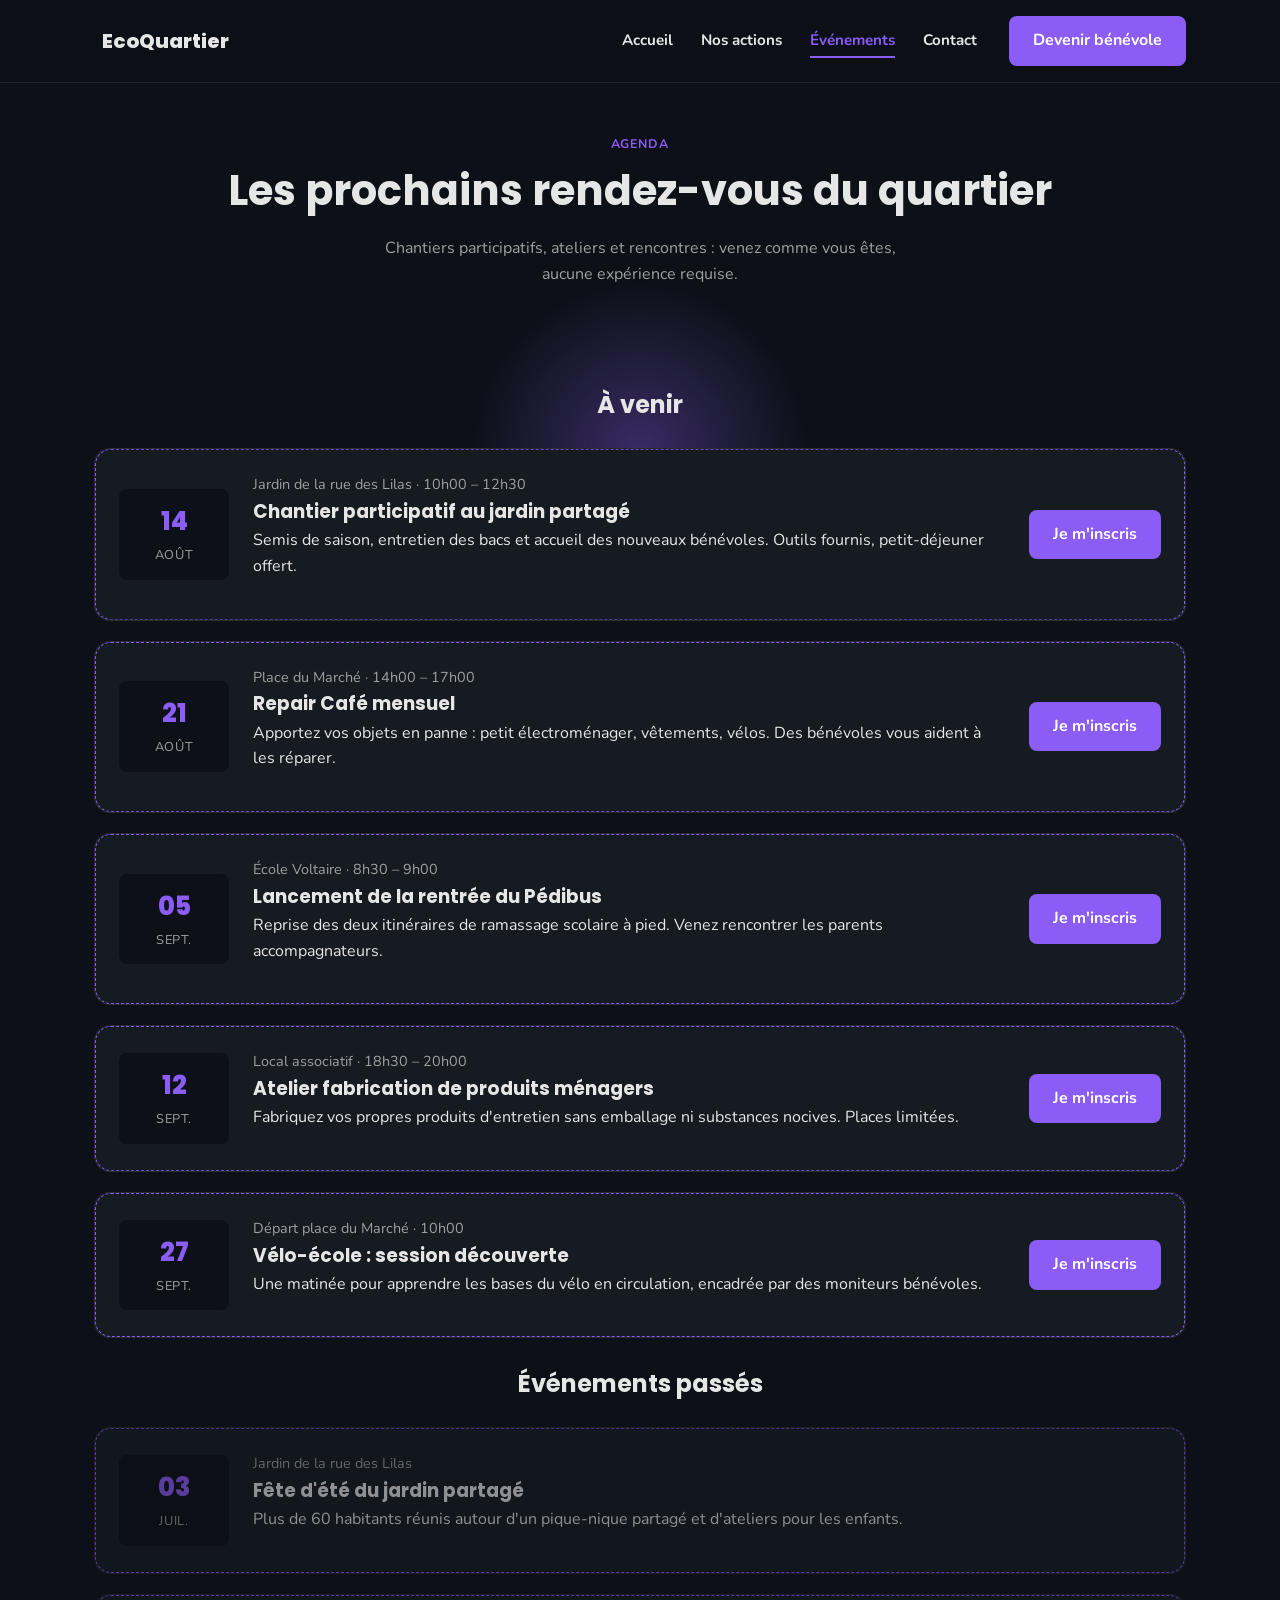
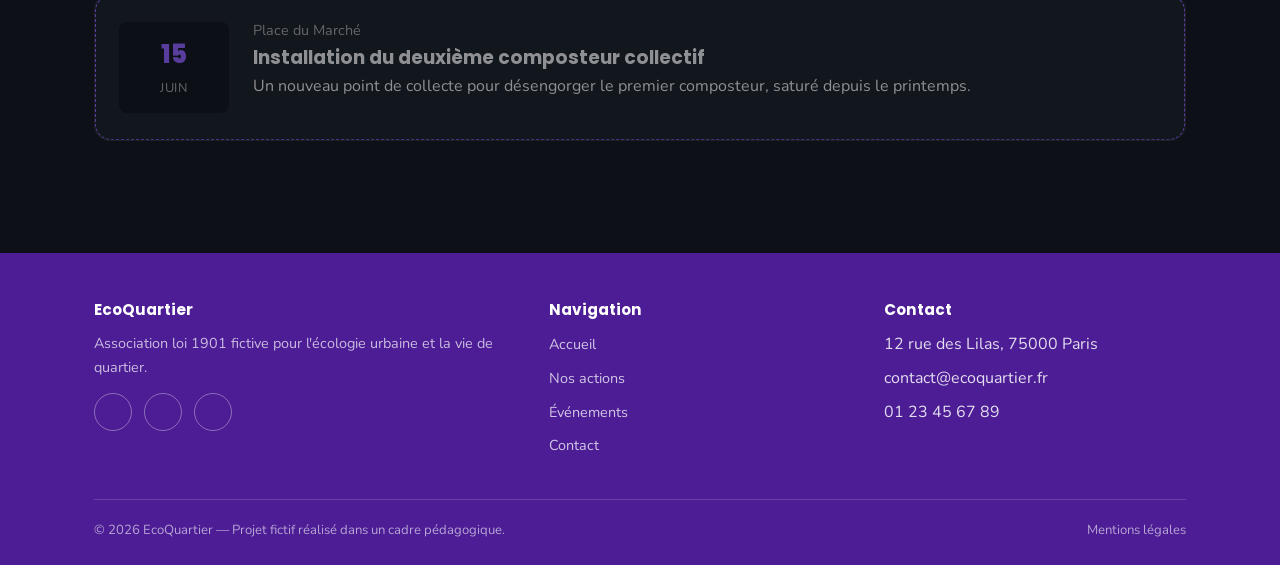
==== about.html @ 091aa60b "Creation de la page a propos" ====
<!DOCTYPE html>
<html lang="fr">
<head>
<meta charset="UTF-8">
<meta name="viewport" content="width=device-width, initial-scale=1.0">
<title>EcoQuartier</title>
<meta name="description" content="Retrouvez tous les événements à venir organisés par EcoQuartier : ateliers, chantiers participatifs et rencontres de quartier.">
<link rel="icon" href="data:image/svg+xml,<svg xmlns=%22http://www.w3.org/2000/svg%22 viewBox=%220 0 100 100%22><text y=%22.9em%22 font-size=%2290%22>🌱</text></svg>">
<link rel="stylesheet" href="style.css">
</head>
<body>

<div id="cursor-glow" aria-hidden="true"></div>

<header class="site-header">
  <nav class="nav">
    <a href="index.html" class="brand"><span class="brand-mark"></span> EcoQuartier</a>
    <button class="nav-toggle" id="navToggle" aria-label="Ouvrir le menu" aria-expanded="false" aria-controls="navMenu">
      <span></span><span></span><span></span>
    </button>
    <div class="nav-menu" id="navMenu">
      <ul class="nav-links">
        <li><a href="index.html">Accueil</a></li>
        <li><a href="projets.html">Nos actions</a></li>
        <li><a href="evenements.html" aria-current="page">Événements</a></li>
        <li><a href="contact.html">Contact</a></li>
      </ul>
      <a href="contact.html" class="btn-primary">Devenir bénévole</a>
    </div>
  </nav>
</header>

<main>

  <section class="page-hero">
    <div class="container reveal">
      <span class="eyebrow">Agenda</span>
      <h1>Les prochains rendez-vous du quartier</h1>
      <p>Chantiers participatifs, ateliers et rencontres : venez comme vous êtes, aucune expérience requise.</p>
    </div>
  </section>

  <section class="events-list">
    <div class="container">
      <h2 class="text-center reveal" style="margin-bottom:1.75rem;">À venir</h2>
      <div class="timeline">

        <article class="event-card">
          <div class="event-date"><span class="day">14</span><span class="month">Août</span></div>
          <div>
            <p class="event-meta"> Jardin de la rue des Lilas · 10h00 – 12h30</p>
            <h3>Chantier participatif au jardin partagé</h3>
            <p>Semis de saison, entretien des bacs et accueil des nouveaux bénévoles. Outils fournis, petit-déjeuner offert.</p>
          </div>
          <a href="contact.html" class="btn-primary">Je m'inscris</a>
        </article>

        <article class="event-card">
          <div class="event-date"><span class="day">21</span><span class="month">Août</span></div>
          <div>
            <p class="event-meta"> Place du Marché · 14h00 – 17h00</p>
            <h3>Repair Café mensuel</h3>
            <p>Apportez vos objets en panne : petit électroménager, vêtements, vélos. Des bénévoles vous aident à les réparer.</p>
          </div>
          <a href="contact.html" class="btn-primary">Je m'inscris</a>
        </article>

        <article class="event-card">
          <div class="event-date"><span class="day">05</span><span class="month">Sept.</span></div>
          <div>
            <p class="event-meta"> École Voltaire · 8h30 – 9h00</p>
            <h3>Lancement de la rentrée du Pédibus</h3>
            <p>Reprise des deux itinéraires de ramassage scolaire à pied. Venez rencontrer les parents accompagnateurs.</p>
          </div>
          <a href="contact.html" class="btn-primary">Je m'inscris</a>
        </article>

        <article class="event-card">
          <div class="event-date"><span class="day">12</span><span class="month">Sept.</span></div>
          <div>
            <p class="event-meta"> Local associatif · 18h30 – 20h00</p>
            <h3>Atelier fabrication de produits ménagers</h3>
            <p>Fabriquez vos propres produits d'entretien sans emballage ni substances nocives. Places limitées.</p>
          </div>
          <a href="contact.html" class="btn-primary">Je m'inscris</a>
        </article>

        <article class="event-card">
          <div class="event-date"><span class="day">27</span><span class="month">Sept.</span></div>
          <div>
            <p class="event-meta"> Départ place du Marché · 10h00</p>
            <h3>Vélo-école : session découverte</h3>
            <p>Une matinée pour apprendre les bases du vélo en circulation, encadrée par des moniteurs bénévoles.</p>
          </div>
          <a href="contact.html" class="btn-primary">Je m'inscris</a>
        </article>

      </div>

      <h2 class="text-center mt-2 reveal" style="margin-bottom:1.75rem;">Événements passés</h2>
      <div class="timeline">
        <article class="event-card event-past">
          <div class="event-date"><span class="day">03</span><span class="month">Juil.</span></div>
          <div>
            <p class="event-meta"> Jardin de la rue des Lilas</p>
            <h3>Fête d'été du jardin partagé</h3>
            <p>Plus de 60 habitants réunis autour d'un pique-nique partagé et d'ateliers pour les enfants.</p>
          </div>
        </article>
        <article class="event-card event-past">
          <div class="event-date"><span class="day">15</span><span class="month">Juin</span></div>
          <div>
            <p class="event-meta"> Place du Marché</p>
            <h3>Installation du deuxième composteur collectif</h3>
            <p>Un nouveau point de collecte pour désengorger le premier composteur, saturé depuis le printemps.</p>
          </div>
        </article>
      </div>

    </div>
  </section>

</main>

<footer class="site-footer">
  <div class="container">
    <div class="footer-grid">
      <div>
        <h4> EcoQuartier</h4>
        <p>Association loi 1901 fictive pour l'écologie urbaine et la vie de quartier.</p>
        <div class="social-links">
          <a href="#" aria-label="Facebook"></a>
          <a href="#" aria-label="Instagram"></a>
          <a href="#" aria-label="X / Twitter"></a>
        </div>
      </div>
      <div>
        <h4>Navigation</h4>
        <ul class="footer-links">
          <li><a href="index.html">Accueil</a></li>
          <li><a href="projets.html">Nos actions</a></li>
          <li><a href="evenements.html">Événements</a></li>
          <li><a href="contact.html">Contact</a></li>
        </ul>
      </div>
      <div>
        <h4>Contact</h4>
        <ul class="footer-links">
          <li>12 rue des Lilas, 75000 Paris</li>
          <li>contact@ecoquartier.fr</li>
          <li>01 23 45 67 89</li>
        </ul>
      </div>
    </div>
    <div class="footer-bottom">
      <span>© 2026 EcoQuartier — Projet fictif réalisé dans un cadre pédagogique.</span>
      <a href="#">Mentions légales</a>
    </div>
  </div>
</footer>

<script src="script.js"></script>
</body>
</html>
---- style.css ----
/* =========================================================
   EcoQuartier — Feuille de style commune
   Palette : vert nature, beige, anthracite, terracotta (erreurs)
   ========================================================= */

@import url('https://fonts.googleapis.com/css2?family=Poppins:wght@600;700;800&family=Nunito:wght@400;600;700&display=swap');

:root {
  /* Couleurs — thème sombre / accent violet */
  --color-primary: #8b5cf6;
  --color-primary-light: #a78bfa;
  --color-primary-dark: #4c1d95;
  --color-primary-soft: rgba(139, 92, 246, 0.35);
  --color-bg: #0d1117;
  --color-bg-alt: #161b22;
  --color-text: #e6e6e6;
  --color-text-muted: #a0a0a0;
  --color-error: #ff6b57;
  --color-border: rgba(255, 255, 255, 0.08);
  --color-disabled: #3a3f47;

  /* Typographie */
  --font-heading: 'Poppins', system-ui, sans-serif;
  --font-body: 'Nunito', system-ui, -apple-system, sans-serif;

  /* Rythme */
  --radius: 8px;
  --radius-lg: 16px;
  --shadow-sm: 0 1px 3px rgba(0, 0, 0, 0.4);
  --shadow-md: 0 12px 32px rgba(0, 0, 0, 0.55), 0 0 0 1px rgba(139, 92, 246, 0.15);
  --container: 1140px;
}

/* ---------- Reset ---------- */
*, *::before, *::after { box-sizing: border-box; }
html { scroll-behavior: smooth; }
body {
  margin: 0;
  font-family: var(--font-body);
  color: var(--color-text);
  background: var(--color-bg);
  line-height: 1.6;
  -webkit-font-smoothing: antialiased;
  overflow-x: hidden;
}
img { max-width: 100%; display: block; }
ul { list-style: none; margin: 0; padding: 0; }
a { color: inherit; text-decoration: none; }
h1, h2, h3, h4 {
  font-family: var(--font-heading);
  line-height: 1.2;
  margin: 0 0 0.5em;
  color: var(--color-text);
}
p { margin: 0 0 1em; }

/* ---------- Orbe qui suit le curseur ---------- */
#cursor-glow {
  position: fixed;
  top: 0;
  left: 0;
  width: 340px;
  height: 340px;
  border-radius: 50%;
  background: radial-gradient(circle, var(--color-primary-soft), transparent 70%);
  pointer-events: none;
  transform: translate(-50%, -50%);
  z-index: 1;
}
@media (hover: none) {
  #cursor-glow { display: none; }
}

/* ---------- Empilement au-dessus de l'orbe ---------- */
main, .site-footer, section {
  position: relative;
  z-index: 2;
}

/* ---------- Apparition au scroll ---------- */
.reveal {
  opacity: 0;
  transform: translateY(32px);
  transition: opacity 0.8s ease, transform 0.8s ease;
}
.reveal.is-visible {
  opacity: 1;
  transform: translateY(0);
}

@media (prefers-reduced-motion: reduce) {
  #cursor-glow { display: none; }
  .reveal {
    opacity: 1;
    transform: none;
    transition: none;
  }
  .card::before { transition: none; }
}

:focus-visible {
  outline: 3px solid var(--color-primary-light);
  outline-offset: 2px;
}

.container {
  width: 100%;
  max-width: var(--container);
  margin: 0 auto;
  padding: 0 1.5rem;
}

section { padding: 4rem 0; }

.eyebrow {
  display: inline-block;
  font-weight: 700;
  letter-spacing: 0.08em;
  text-transform: uppercase;
  font-size: 0.78rem;
  color: var(--color-primary);
  margin-bottom: 0.75rem;
}

.section-head {
  max-width: 640px;
  margin: 0 auto 2.5rem;
  text-align: center;
}
.section-head h2 { font-size: clamp(1.6rem, 2.5vw, 2.2rem); }
.section-head p { color: var(--color-text-muted); margin: 0; }

/* ---------- Boutons ---------- */
.btn-primary {
  display: inline-flex;
  align-items: center;
  justify-content: center;
  gap: 0.5rem;
  background-color: var(--color-primary);
  color: #ffffff;
  border: none;
  border-radius: var(--radius);
  padding: 0.75rem 1.5rem;
  font-family: var(--font-body);
  font-weight: 700;
  font-size: 1rem;
  cursor: pointer;
  transition: background-color 0.2s ease, transform 0.15s ease, box-shadow 0.2s ease;
}
.btn-primary:hover {
  background-color: var(--color-primary-light);
  transform: translateY(-2px);
  box-shadow: var(--shadow-sm);
}
.btn-primary:active { transform: translateY(0); }
.btn-primary:disabled,
.btn-primary[disabled] {
  background-color: var(--color-disabled);
  cursor: not-allowed;
  transform: none;
  box-shadow: none;
}
.btn-primary.btn-success { background-color: var(--color-primary-dark); }

.btn-outline {
  display: inline-flex;
  align-items: center;
  justify-content: center;
  gap: 0.5rem;
  background-color: transparent;
  color: var(--color-primary);
  border: 2px solid var(--color-primary);
  border-radius: var(--radius);
  padding: 0.65rem 1.4rem;
  font-family: var(--font-body);
  font-weight: 700;
  font-size: 0.95rem;
  cursor: pointer;
  transition: all 0.2s ease;
}
.btn-outline:hover { background-color: var(--color-primary); color: #ffffff; }
.btn-outline:active { transform: translateY(1px); }
.btn-outline:disabled,
.btn-outline[disabled] {
  color: var(--color-disabled);
  border-color: var(--color-disabled);
  cursor: not-allowed;
}
.btn-outline.is-active { background-color: var(--color-primary); color: #ffffff; }

.btn-block { width: 100%; }

/* ---------- Header / Navigation ---------- */
.site-header {
  position: sticky;
  top: 0;
  z-index: 100;
  background: rgba(13, 17, 23, 0.75);
  backdrop-filter: blur(6px);
  border-bottom: 1px solid var(--color-border);
}
.nav {
  display: flex;
  align-items: center;
  justify-content: space-between;
  padding: 1rem 1.5rem;
  max-width: var(--container);
  margin: 0 auto;
}
.brand {
  display: flex;
  align-items: center;
  gap: 0.5rem;
  font-family: var(--font-heading);
  font-weight: 800;
  font-size: 1.25rem;
  color: var(--color-text);
}
.brand-mark { font-size: 1.4rem; }

.nav-toggle {
  display: none;
  flex-direction: column;
  justify-content: center;
  gap: 5px;
  width: 40px;
  height: 40px;
  background: transparent;
  border: none;
  cursor: pointer;
  padding: 0;
}
.nav-toggle span {
  display: block;
  height: 2px;
  width: 100%;
  background: var(--color-text);
  border-radius: 2px;
  transition: transform 0.25s ease, opacity 0.25s ease;
}
.nav-toggle[aria-expanded="true"] span:nth-child(1) { transform: translateY(7px) rotate(45deg); }
.nav-toggle[aria-expanded="true"] span:nth-child(2) { opacity: 0; }
.nav-toggle[aria-expanded="true"] span:nth-child(3) { transform: translateY(-7px) rotate(-45deg); }

.nav-menu {
  display: flex;
  align-items: center;
  gap: 2rem;
}
.nav-links {
  display: flex;
  gap: 1.75rem;
}
.nav-links a {
  font-weight: 700;
  font-size: 0.95rem;
  color: var(--color-text);
  padding: 0.35rem 0;
  border-bottom: 2px solid transparent;
  transition: color 0.2s ease, border-color 0.2s ease;
}
.nav-links a:hover,
.nav-links a[aria-current="page"] {
  color: var(--color-primary);
  border-color: var(--color-primary);
}

/* ---------- Hero ---------- */
.hero {
  padding: 4.5rem 0 3.5rem;
}
.hero .container {
  display: grid;
  grid-template-columns: 1.1fr 0.9fr;
  gap: 3rem;
  align-items: center;
}
.hero h1 {
  font-size: clamp(2.2rem, 4vw, 3.2rem);
}
.hero p.lead {
  font-size: 1.1rem;
  color: var(--color-text-muted);
  max-width: 46ch;
}
.hero-actions {
  display: flex;
  gap: 1rem;
  flex-wrap: wrap;
  margin-top: 1.75rem;
}
.hero-art {
  aspect-ratio: 4 / 3;
  border-radius: var(--radius-lg);
  background: linear-gradient(135deg, var(--color-primary-light), var(--color-primary) 65%);
  position: relative;
  overflow: hidden;
  box-shadow: var(--shadow-md);
  display: flex;
  align-items: center;
  justify-content: center;
  font-size: 5rem;
}
.hero-art::after {
  content: "";
  position: absolute;
  inset: 0;
  background: radial-gradient(circle at 30% 20%, rgba(255,255,255,0.35), transparent 55%);
}

/* ---------- Cartes mission / actions ---------- */
.grid {
  display: grid;
  gap: 1.75rem;
}
.grid-3 { grid-template-columns: repeat(3, 1fr); }
.grid-4 { grid-template-columns: repeat(4, 1fr); }
.grid-2 { grid-template-columns: repeat(2, 1fr); }

.card,
.event-card,
.form-card {
  position: relative;
  background: var(--color-bg-alt);
  border: 1px solid var(--color-border);
  border-radius: var(--radius-lg);
  padding: 1.75rem;
  transition: transform 0.2s ease, box-shadow 0.2s ease;
}
.card:hover { transform: translateY(-4px); box-shadow: var(--shadow-md); }

/* Bordure pointillée qui se dessine à l'apparition */
.card::before,
.event-card::before,
.form-card::before {
  content: "";
  position: absolute;
  inset: 0;
  border-radius: var(--radius-lg);
  border: 1.5px dashed var(--color-primary);
  opacity: 0;
  clip-path: inset(0 100% 0 0);
  transition: clip-path 1s ease, opacity 0.3s ease;
  pointer-events: none;
}
.card.is-visible::before,
.event-card.is-visible::before,
.form-card.is-visible::before {
  opacity: 1;
  clip-path: inset(0 0 0 0);
}
.card-icon {
  width: 52px;
  height: 52px;
  border-radius: 12px;
  background: var(--color-bg);
  display: flex;
  align-items: center;
  justify-content: center;
  font-size: 1.6rem;
  margin-bottom: 1rem;
}
.card h3 { font-size: 1.1rem; margin-bottom: 0.4rem; }
.card p { color: var(--color-text-muted); font-size: 0.95rem; margin-bottom: 1rem; }
.card-tag {
  display: inline-block;
  font-size: 0.72rem;
  font-weight: 700;
  text-transform: uppercase;
  letter-spacing: 0.05em;
  color: var(--color-primary-light);
  background: rgba(139, 92, 246, 0.15);
  padding: 0.25rem 0.6rem;
  border-radius: 999px;
  margin-bottom: 0.75rem;
}

/* ---------- Chiffres clés ---------- */
.stats {
  background: var(--color-primary-dark);
  color: #ffffff;
  border-radius: var(--radius-lg);
}
.stats .grid-4 { text-align: center; }
.stat-number {
  font-family: var(--font-heading);
  font-size: clamp(2rem, 3.5vw, 2.8rem);
  font-weight: 800;
  display: block;
}
.stat-label {
  font-size: 0.9rem;
  opacity: 0.85;
}

/* ---------- Bandeau CTA ---------- */
.cta-banner {
  background: var(--color-bg-alt);
  border: 1px dashed var(--color-primary);
  border-radius: var(--radius-lg);
  padding: 2.5rem;
  text-align: center;
}
.cta-banner h2 { margin-bottom: 0.5rem; }
.cta-banner p { color: var(--color-text-muted); margin-bottom: 1.5rem; }

/* ---------- Filtres (page projets) ---------- */
.filters {
  display: flex;
  gap: 0.75rem;
  flex-wrap: wrap;
  justify-content: center;
  margin-bottom: 2.5rem;
}
.project-card.is-hidden { display: none; }

/* ---------- Agenda (page evenements) ---------- */
.timeline { display: flex; flex-direction: column; gap: 1.25rem; }
.event-card {
  display: grid;
  grid-template-columns: 110px 1fr auto;
  gap: 1.5rem;
  align-items: center;
  background: var(--color-bg-alt);
  border: 1px solid var(--color-border);
  border-radius: var(--radius-lg);
  padding: 1.5rem;
}
.event-date {
  text-align: center;
  background: var(--color-bg);
  border-radius: var(--radius);
  padding: 0.75rem 0.5rem;
}
.event-date .day { font-family: var(--font-heading); font-size: 1.6rem; font-weight: 800; color: var(--color-primary); display: block; }
.event-date .month { font-size: 0.8rem; text-transform: uppercase; letter-spacing: 0.05em; color: var(--color-text-muted); }
.event-meta { color: var(--color-text-muted); font-size: 0.9rem; margin-bottom: 0.3rem; }
.event-card h3 { margin-bottom: 0.3rem; }
.event-past { opacity: 0.6; }
.event-past .btn-outline { display: none; }

/* ---------- Formulaire ---------- */
.form-layout {
  display: grid;
  grid-template-columns: 1.3fr 0.9fr;
  gap: 2.5rem;
  align-items: start;
}
.form-card {
  background: var(--color-bg-alt);
  border: 1px solid var(--color-border);
  border-radius: var(--radius-lg);
  padding: 2rem;
}
.form-group { margin-bottom: 1.25rem; }
.form-group label {
  display: block;
  font-weight: 700;
  font-size: 0.9rem;
  margin-bottom: 0.4rem;
}
.form-group .required { color: var(--color-error); }
.form-group input,
.form-group select,
.form-group textarea {
  width: 100%;
  font-family: var(--font-body);
  font-size: 1rem;
  padding: 0.65rem 0.85rem;
  border: 1px solid var(--color-border);
  border-radius: var(--radius);
  background: var(--color-bg);
  color: var(--color-text);
  transition: border-color 0.2s ease, box-shadow 0.2s ease;
}
.form-group input:focus,
.form-group select:focus,
.form-group textarea:focus {
  outline: none;
  border-color: var(--color-primary);
  box-shadow: 0 0 0 3px rgba(139, 92, 246, 0.25);
}
.form-group input:invalid:not(:placeholder-shown),
.form-group textarea:invalid:not(:placeholder-shown) {
  border-color: var(--color-error);
}
.field-error {
  display: none;
  color: var(--color-error);
  font-size: 0.82rem;
  margin-top: 0.35rem;
}
.form-group.has-error .field-error { display: block; }
.form-group.has-error input,
.form-group.has-error textarea,
.form-group.has-error select { border-color: var(--color-error); }

.checkbox-row {
  display: flex;
  align-items: flex-start;
  gap: 0.6rem;
  font-size: 0.9rem;
  color: var(--color-text-muted);
}
.checkbox-row input { width: auto; margin-top: 0.2rem; }

.form-status {
  display: none;
  margin-top: 1rem;
  padding: 0.85rem 1rem;
  border-radius: var(--radius);
  background: rgba(139, 92, 246, 0.15);
  color: var(--color-primary-light);
  font-weight: 700;
}
.form-status.is-visible { display: block; }

.contact-info .card { margin-bottom: 1.25rem; }
.contact-info h3 { font-size: 1rem; }

/* ---------- Footer ---------- */
.site-footer {
  background: var(--color-primary-dark);
  color: rgba(255,255,255,0.85);
  padding: 3rem 0 1.5rem;
  margin-top: 3rem;
}
.footer-grid {
  display: grid;
  grid-template-columns: 1.4fr 1fr 1fr;
  gap: 2rem;
  margin-bottom: 2rem;
}
.footer-grid h4 {
  color: #ffffff;
  font-size: 0.95rem;
  margin-bottom: 0.85rem;
}
.footer-grid p { color: rgba(255,255,255,0.7); font-size: 0.9rem; }
.footer-links li { margin-bottom: 0.5rem; }
.footer-links a { color: rgba(255,255,255,0.75); font-size: 0.9rem; transition: color 0.2s ease; }
.footer-links a:hover { color: #ffffff; }
.social-links { display: flex; gap: 0.75rem; }
.social-links a {
  width: 38px;
  height: 38px;
  border-radius: 50%;
  border: 1px solid rgba(255,255,255,0.35);
  display: flex;
  align-items: center;
  justify-content: center;
  transition: background 0.2s ease, border-color 0.2s ease;
}
.social-links a:hover { background: rgba(255,255,255,0.15); border-color: #ffffff; }
.footer-bottom {
  border-top: 1px solid rgba(255,255,255,0.15);
  padding-top: 1.25rem;
  display: flex;
  justify-content: space-between;
  flex-wrap: wrap;
  gap: 0.75rem;
  font-size: 0.82rem;
  color: rgba(255,255,255,0.6);
}
.footer-bottom a:hover { color: #ffffff; }

/* ---------- Page hero (pages secondaires) ---------- */
.page-hero {
  padding: 3rem 0 2.5rem;
  text-align: center;
}
.page-hero h1 { font-size: clamp(1.9rem, 3.5vw, 2.6rem); }
.page-hero p { color: var(--color-text-muted); max-width: 560px; margin: 0 auto; }

/* ---------- Utilitaires ---------- */
.text-center { text-align: center; }
.mt-2 { margin-top: 2rem; }

/* ---------- Responsive ---------- */
@media (max-width: 900px) {
  .hero .container { grid-template-columns: 1fr; }
  .hero-art { order: -1; aspect-ratio: 16 / 9; }
  .grid-4 { grid-template-columns: repeat(2, 1fr); }
  .grid-3 { grid-template-columns: repeat(2, 1fr); }
  .form-layout { grid-template-columns: 1fr; }
  .footer-grid { grid-template-columns: 1fr 1fr; }
}

@media (max-width: 720px) {
  .nav-toggle { display: flex; }
  .nav-menu {
    position: absolute;
    top: 100%;
    left: 0;
    right: 0;
    background: var(--color-bg);
    border-bottom: 1px solid var(--color-border);
    flex-direction: column;
    align-items: stretch;
    padding: 1rem 1.5rem 1.5rem;
    gap: 1rem;
    transform: translateY(-8px);
    opacity: 0;
    pointer-events: none;
    transition: opacity 0.2s ease, transform 0.2s ease;
  }
  .nav-menu.is-open {
    transform: translateY(0);
    opacity: 1;
    pointer-events: auto;
  }
  .nav-links { flex-direction: column; gap: 0.25rem; }
  .nav-links a { display: block; padding: 0.6rem 0; }
  .nav-menu .btn-primary { width: 100%; }
  .event-card { grid-template-columns: 1fr; text-align: left; }
  .event-card .btn-outline, .event-card .btn-primary { width: 100%; }
}

@media (max-width: 560px) {
  .grid-4, .grid-3, .grid-2 { grid-template-columns: 1fr; }
  .footer-grid { grid-template-columns: 1fr; }
  section { padding: 2.75rem 0; }
}
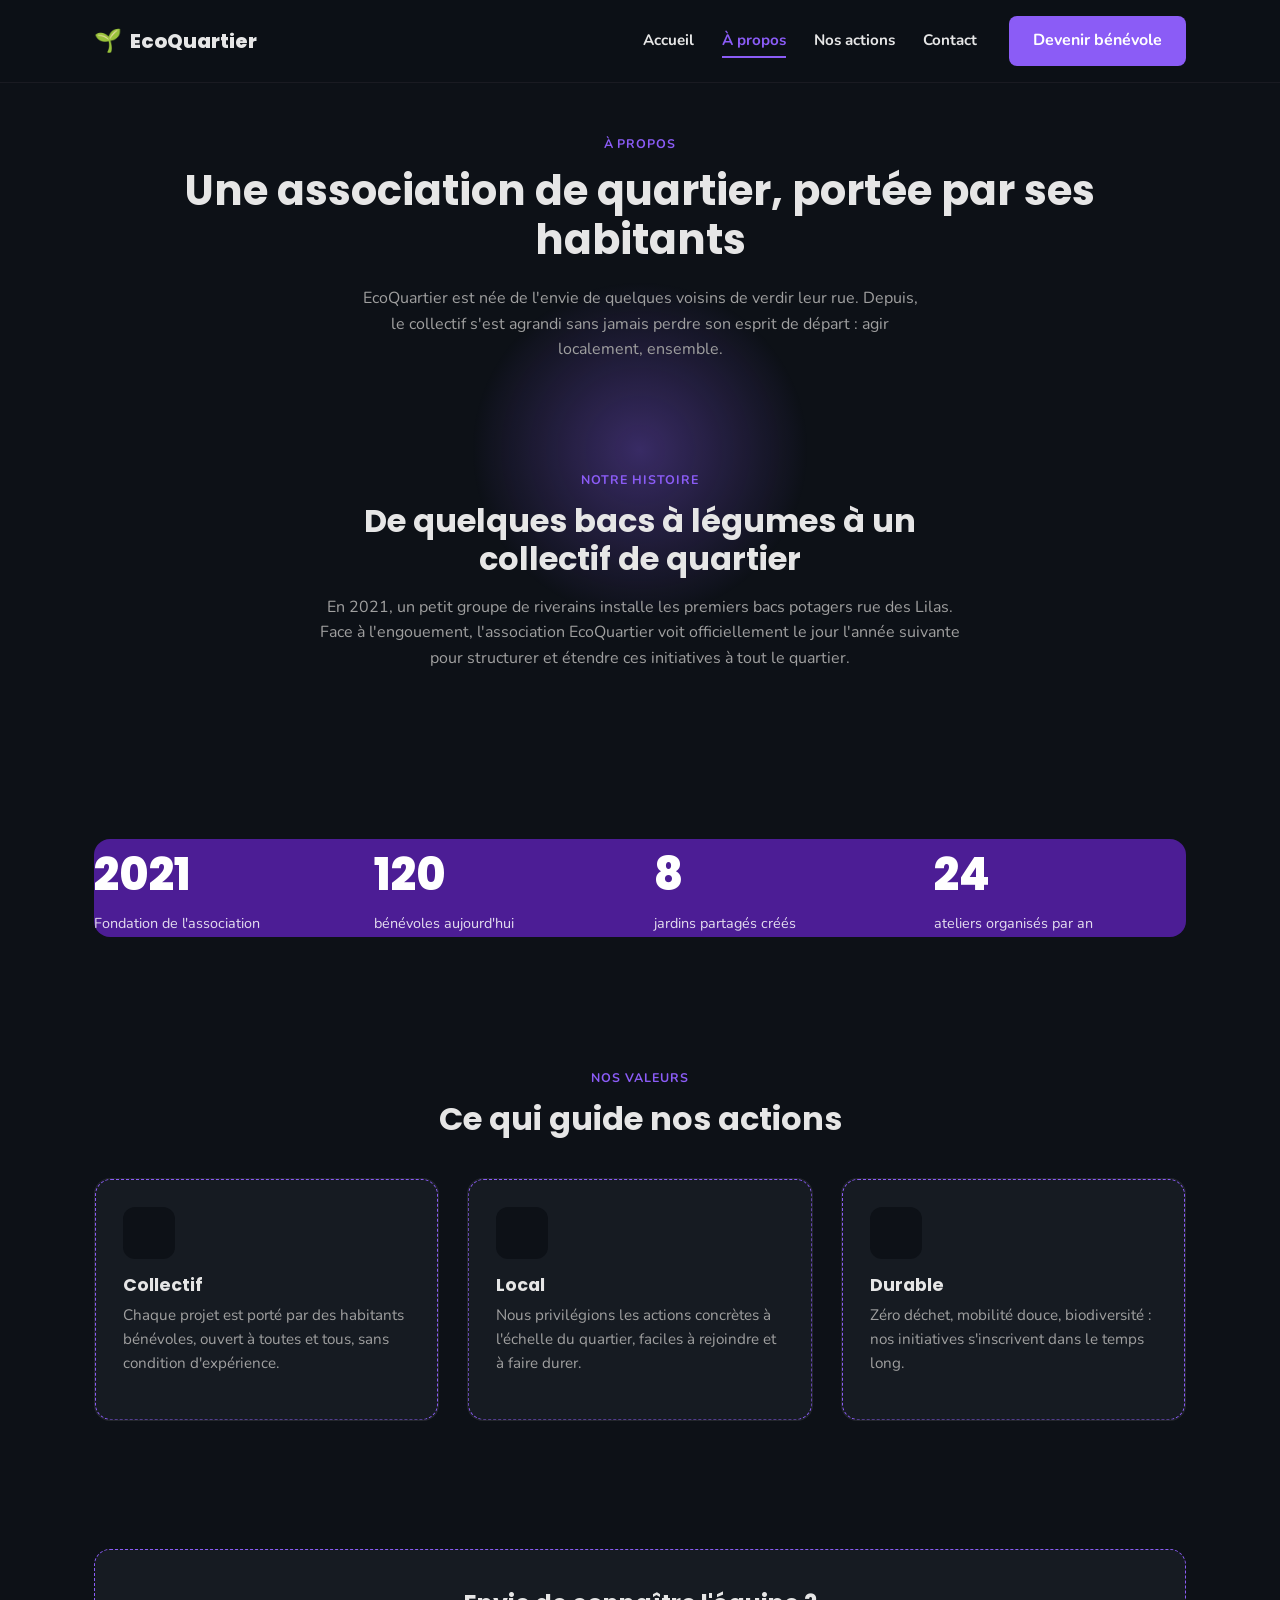
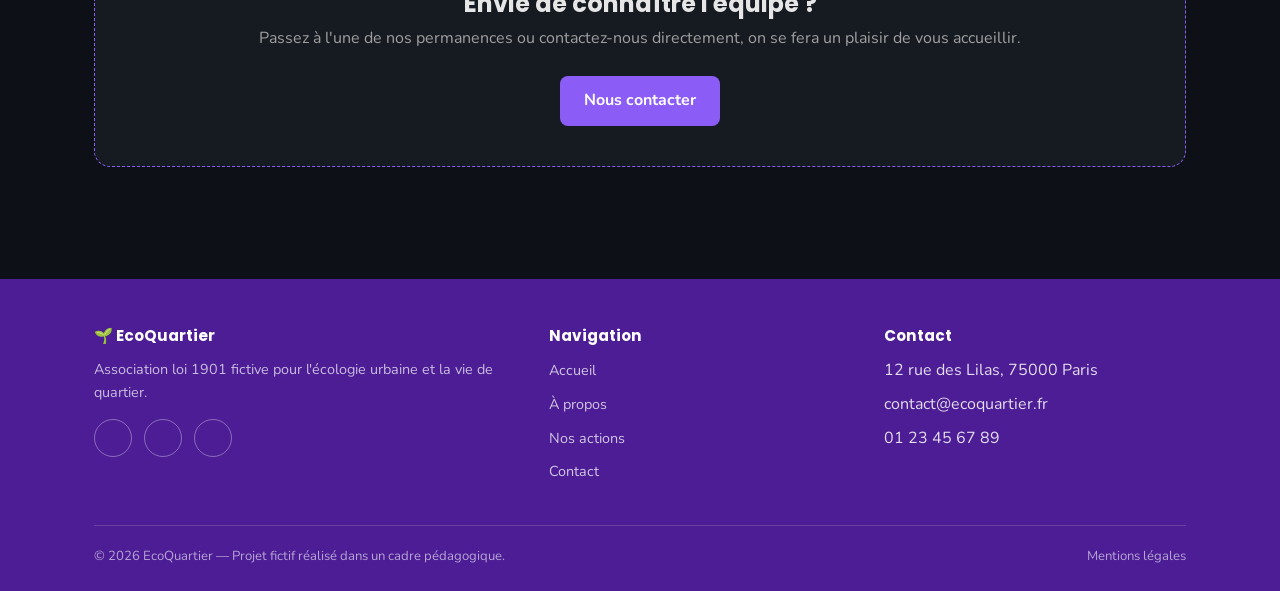
==== commit 7e1b83ef: "structuration des sections principales" ====
--- a/about.html
+++ b/about.html
@@ -3,8 +3,8 @@
 <head>
 <meta charset="UTF-8">
 <meta name="viewport" content="width=device-width, initial-scale=1.0">
-<title>EcoQuartier</title>
-<meta name="description" content="Retrouvez tous les événements à venir organisés par EcoQuartier : ateliers, chantiers participatifs et rencontres de quartier.">
+<title>À propos — EcoQuartier</title>
+<meta name="description" content="Découvrez l'histoire, la mission et les valeurs d'EcoQuartier, association de quartier pour l'écologie urbaine.">
 <link rel="icon" href="data:image/svg+xml,<svg xmlns=%22http://www.w3.org/2000/svg%22 viewBox=%220 0 100 100%22><text y=%22.9em%22 font-size=%2290%22>🌱</text></svg>">
 <link rel="stylesheet" href="style.css">
 </head>
@@ -14,15 +14,15 @@
 
 <header class="site-header">
   <nav class="nav">
-    <a href="index.html" class="brand"><span class="brand-mark"></span> EcoQuartier</a>
+    <a href="index.html" class="brand"><span class="brand-mark">🌱</span> EcoQuartier</a>
     <button class="nav-toggle" id="navToggle" aria-label="Ouvrir le menu" aria-expanded="false" aria-controls="navMenu">
       <span></span><span></span><span></span>
     </button>
     <div class="nav-menu" id="navMenu">
       <ul class="nav-links">
         <li><a href="index.html">Accueil</a></li>
+        <li><a href="about.html" aria-current="page">À propos</a></li>
         <li><a href="projets.html">Nos actions</a></li>
-        <li><a href="evenements.html" aria-current="page">Événements</a></li>
         <li><a href="contact.html">Contact</a></li>
       </ul>
       <a href="contact.html" class="btn-primary">Devenir bénévole</a>
@@ -34,89 +34,78 @@
 
   <section class="page-hero">
     <div class="container reveal">
-      <span class="eyebrow">Agenda</span>
-      <h1>Les prochains rendez-vous du quartier</h1>
-      <p>Chantiers participatifs, ateliers et rencontres : venez comme vous êtes, aucune expérience requise.</p>
+      <span class="eyebrow">À propos</span>
+      <h1>Une association de quartier, portée par ses habitants</h1>
+      <p>EcoQuartier est née de l'envie de quelques voisins de verdir leur rue. Depuis, le collectif s'est agrandi sans jamais perdre son esprit de départ : agir localement, ensemble.</p>
     </div>
   </section>
 
-  <section class="events-list">
+  <section class="mission">
     <div class="container">
-      <h2 class="text-center reveal" style="margin-bottom:1.75rem;">À venir</h2>
-      <div class="timeline">
+      <div class="section-head reveal">
+        <span class="eyebrow">Notre histoire</span>
+        <h2>De quelques bacs à légumes à un collectif de quartier</h2>
+        <p>En 2021, un petit groupe de riverains installe les premiers bacs potagers rue des Lilas. Face à l'engouement, l'association EcoQuartier voit officiellement le jour l'année suivante pour structurer et étendre ces initiatives à tout le quartier.</p>
+      </div>
+    </div>
+  </section>
 
-        <article class="event-card">
-          <div class="event-date"><span class="day">14</span><span class="month">Août</span></div>
-          <div>
-            <p class="event-meta"> Jardin de la rue des Lilas · 10h00 – 12h30</p>
-            <h3>Chantier participatif au jardin partagé</h3>
-            <p>Semis de saison, entretien des bacs et accueil des nouveaux bénévoles. Outils fournis, petit-déjeuner offert.</p>
-          </div>
-          <a href="contact.html" class="btn-primary">Je m'inscris</a>
-        </article>
+  <section class="stats-section">
+    <div class="container">
+      <div class="stats grid grid-4 reveal" data-count-section>
+        <div>
+          <span class="stat-number">2021</span>
+          <span class="stat-label">Fondation de l'association</span>
+        </div>
+        <div>
+          <span class="stat-number" data-count-to="120">0</span>
+          <span class="stat-label">bénévoles aujourd'hui</span>
+        </div>
+        <div>
+          <span class="stat-number" data-count-to="8">0</span>
+          <span class="stat-label">jardins partagés créés</span>
+        </div>
+        <div>
+          <span class="stat-number" data-count-to="24">0</span>
+          <span class="stat-label">ateliers organisés par an</span>
+        </div>
+      </div>
+    </div>
+  </section>
 
-        <article class="event-card">
-          <div class="event-date"><span class="day">21</span><span class="month">Août</span></div>
-          <div>
-            <p class="event-meta"> Place du Marché · 14h00 – 17h00</p>
-            <h3>Repair Café mensuel</h3>
-            <p>Apportez vos objets en panne : petit électroménager, vêtements, vélos. Des bénévoles vous aident à les réparer.</p>
-          </div>
-          <a href="contact.html" class="btn-primary">Je m'inscris</a>
-        </article>
+  <section class="preview">
+    <div class="container">
+      <div class="section-head reveal">
+        <span class="eyebrow">Nos valeurs</span>
+        <h2>Ce qui guide nos actions</h2>
+      </div>
+      <div class="grid grid-3">
+        <div class="card">
+          <div class="card-icon" aria-hidden="true"></div>
+          <h3>Collectif</h3>
+          <p>Chaque projet est porté par des habitants bénévoles, ouvert à toutes et tous, sans condition d'expérience.</p>
+        </div>
+        <div class="card">
+          <div class="card-icon" aria-hidden="true"></div>
+          <h3>Local</h3>
+          <p>Nous privilégions les actions concrètes à l'échelle du quartier, faciles à rejoindre et à faire durer.</p>
+        </div>
+        <div class="card">
+          <div class="card-icon" aria-hidden="true"></div>
+          <h3>Durable</h3>
+          <p>Zéro déchet, mobilité douce, biodiversité : nos initiatives s'inscrivent dans le temps long.</p>
+        </div>
+      </div>
+    </div>
+  </section>
 
-        <article class="event-card">
-          <div class="event-date"><span class="day">05</span><span class="month">Sept.</span></div>
-          <div>
-            <p class="event-meta"> École Voltaire · 8h30 – 9h00</p>
-            <h3>Lancement de la rentrée du Pédibus</h3>
-            <p>Reprise des deux itinéraires de ramassage scolaire à pied. Venez rencontrer les parents accompagnateurs.</p>
-          </div>
-          <a href="contact.html" class="btn-primary">Je m'inscris</a>
-        </article>
-
-        <article class="event-card">
-          <div class="event-date"><span class="day">12</span><span class="month">Sept.</span></div>
-          <div>
-            <p class="event-meta"> Local associatif · 18h30 – 20h00</p>
-            <h3>Atelier fabrication de produits ménagers</h3>
-            <p>Fabriquez vos propres produits d'entretien sans emballage ni substances nocives. Places limitées.</p>
-          </div>
-          <a href="contact.html" class="btn-primary">Je m'inscris</a>
-        </article>
-
-        <article class="event-card">
-          <div class="event-date"><span class="day">27</span><span class="month">Sept.</span></div>
-          <div>
-            <p class="event-meta"> Départ place du Marché · 10h00</p>
-            <h3>Vélo-école : session découverte</h3>
-            <p>Une matinée pour apprendre les bases du vélo en circulation, encadrée par des moniteurs bénévoles.</p>
-          </div>
-          <a href="contact.html" class="btn-primary">Je m'inscris</a>
-        </article>
-
+  <section class="cta-section">
+    <div class="container">
+      <div class="cta-banner reveal">
+        <h2>Envie de connaître l'équipe ?</h2>
+        <p>Passez à l'une de nos permanences ou contactez-nous directement, on se fera un plaisir de vous accueillir.</p>
+        <a href="contact.html" class="btn-primary">Nous contacter</a>
       </div>
-
-      <h2 class="text-center mt-2 reveal" style="margin-bottom:1.75rem;">Événements passés</h2>
-      <div class="timeline">
-        <article class="event-card event-past">
-          <div class="event-date"><span class="day">03</span><span class="month">Juil.</span></div>
-          <div>
-            <p class="event-meta"> Jardin de la rue des Lilas</p>
-            <h3>Fête d'été du jardin partagé</h3>
-            <p>Plus de 60 habitants réunis autour d'un pique-nique partagé et d'ateliers pour les enfants.</p>
-          </div>
-        </article>
-        <article class="event-card event-past">
-          <div class="event-date"><span class="day">15</span><span class="month">Juin</span></div>
-          <div>
-            <p class="event-meta"> Place du Marché</p>
-            <h3>Installation du deuxième composteur collectif</h3>
-            <p>Un nouveau point de collecte pour désengorger le premier composteur, saturé depuis le printemps.</p>
-          </div>
-        </article>
-      </div>
-
     </div>
   </section>
 
@@ -126,7 +115,7 @@
   <div class="container">
     <div class="footer-grid">
       <div>
-        <h4> EcoQuartier</h4>
+        <h4>🌱 EcoQuartier</h4>
         <p>Association loi 1901 fictive pour l'écologie urbaine et la vie de quartier.</p>
         <div class="social-links">
           <a href="#" aria-label="Facebook"></a>
@@ -138,8 +127,8 @@
         <h4>Navigation</h4>
         <ul class="footer-links">
           <li><a href="index.html">Accueil</a></li>
+          <li><a href="about.html">À propos</a></li>
           <li><a href="projets.html">Nos actions</a></li>
-          <li><a href="evenements.html">Événements</a></li>
           <li><a href="contact.html">Contact</a></li>
         </ul>
       </div>
--- a/style.css
+++ b/style.css
@@ -15,9 +15,9 @@
   --color-bg-alt: #161b22;
   --color-text: #e6e6e6;
   --color-text-muted: #a0a0a0;
-  --color-error: #ff6b57;
-  --color-border: rgba(255, 255, 255, 0.08);
-  --color-disabled: #3a3f47;
+  --color-error: #7a2f25;
+  --color-border: rgba(190, 166, 166, 0.08);
+  --color-disabled: #264981;
 
   /* Typographie */
   --font-heading: 'Poppins', system-ui, sans-serif;
@@ -159,6 +159,7 @@
   cursor: not-allowed;
   transform: none;
   box-shadow: none;
+
 }
 .btn-primary.btn-success { background-color: var(--color-primary-dark); }
 
@@ -177,6 +178,7 @@
   font-size: 0.95rem;
   cursor: pointer;
   transition: all 0.2s ease;
+
 }
 .btn-outline:hover { background-color: var(--color-primary); color: #ffffff; }
 .btn-outline:active { transform: translateY(1px); }
